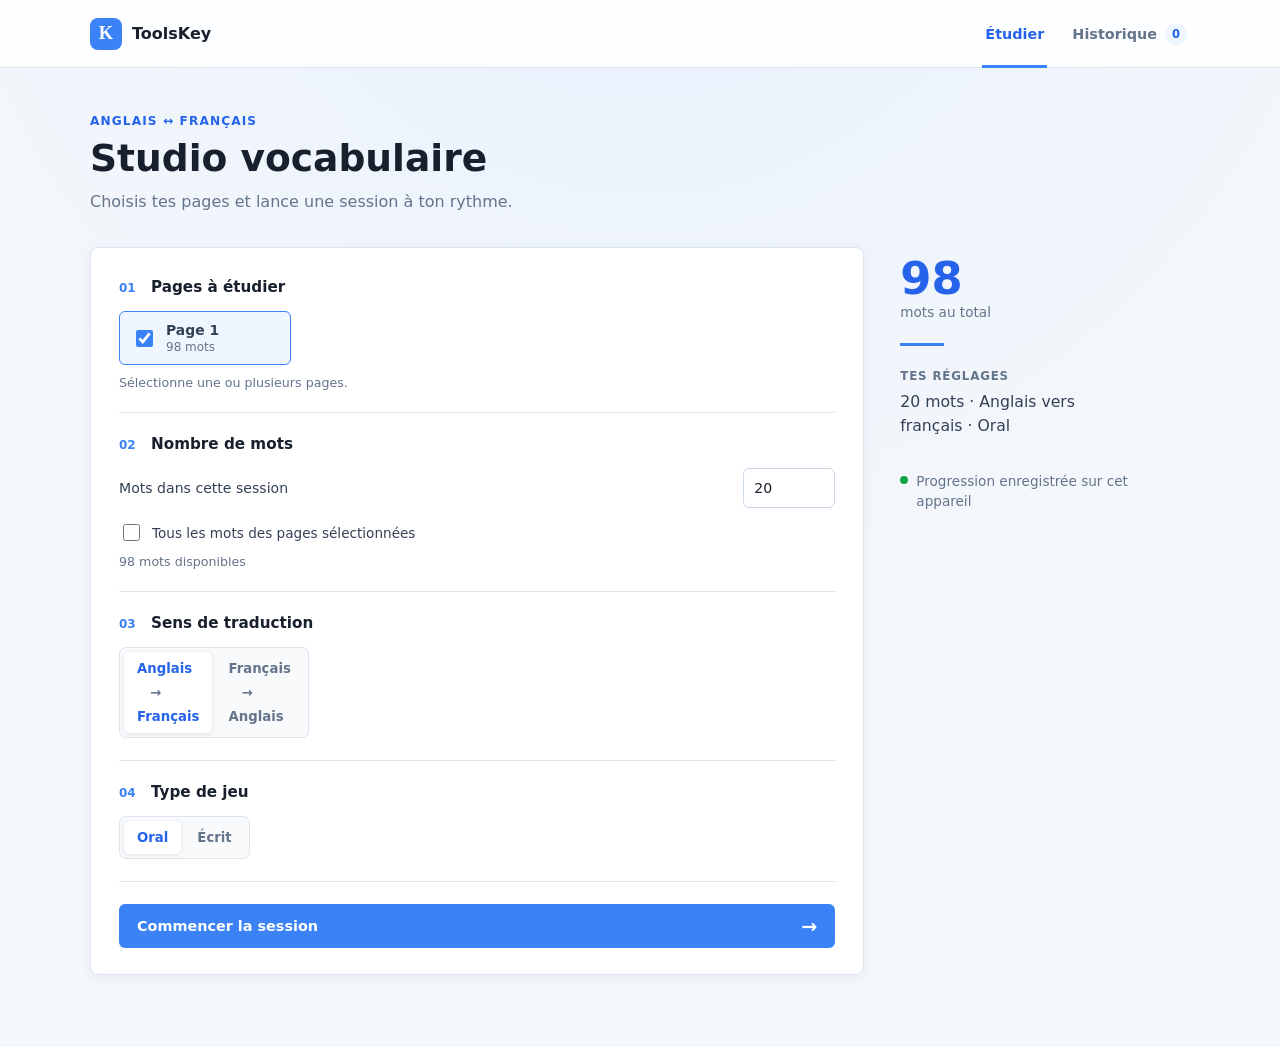
==== toolsKey/index.html @ 8220992f "Initial commit" ====
<!DOCTYPE html>
<html lang="fr">
<head>
  <meta charset="UTF-8" />
  <meta name="viewport" content="width=device-width, initial-scale=1.0" />
  <meta name="theme-color" content="#f4f7fb" />
  <title>ToolsKey · Studio vocabulaire</title>
  <link rel="stylesheet" href="../src/design-system.css" />
  <link rel="stylesheet" href="app.css" />
</head>
<body class="toolskey-app">
  <header class="site-header">
    <a class="brand" href="../index.html" aria-label="Retour au catalogue des applications">
      <span class="brand-mark" aria-hidden="true">K</span>
      <span>ToolsKey</span>
    </a>
    <nav class="main-nav" aria-label="Navigation principale">
      <button class="nav-button is-active" id="nav-study" type="button" aria-current="page">Étudier</button>
      <button class="nav-button" id="nav-history" type="button">Historique <span class="history-count" id="history-count">0</span></button>
    </nav>
  </header>

  <main class="app-container">
    <section class="screen" id="setup-screen">
      <header class="page-heading">
        <p class="eyebrow">Anglais <span aria-hidden="true">↔</span> Français</p>
        <h1>Studio vocabulaire</h1>
        <p class="lede">Choisis tes pages et lance une session à ton rythme.</p>
      </header>

      <div class="setup-layout">
        <form class="setup-panel" id="setup-form">
          <fieldset class="setup-block">
            <legend><span class="step-number">01</span> Pages à étudier</legend>
            <div class="page-list" id="page-list" aria-live="polite">
              <span class="loading-copy">Chargement des pages…</span>
            </div>
            <p class="field-note" id="page-selection-note">Sélectionne une ou plusieurs pages.</p>
          </fieldset>

          <fieldset class="setup-block">
            <legend><span class="step-number">02</span> Nombre de mots</legend>
            <div class="word-count-row">
              <label for="word-count">Mots dans cette session</label>
              <input id="word-count" name="word-count" type="number" min="1" value="20" inputmode="numeric" />
            </div>
            <label class="check-row" for="all-words">
              <input id="all-words" name="all-words" type="checkbox" />
              <span>Tous les mots des pages sélectionnées</span>
            </label>
            <p class="field-note" id="available-count">— mots disponibles</p>
          </fieldset>

          <fieldset class="setup-block">
            <legend><span class="step-number">03</span> Sens de traduction</legend>
            <div class="segmented-control">
              <label><input type="radio" name="direction" value="en-fr" checked /><span>Anglais <span aria-hidden="true">→</span> Français</span></label>
              <label><input type="radio" name="direction" value="fr-en" /><span>Français <span aria-hidden="true">→</span> Anglais</span></label>
            </div>
          </fieldset>

          <fieldset class="setup-block">
            <legend><span class="step-number">04</span> Type de jeu</legend>
            <div class="segmented-control mode-control">
              <label><input type="radio" name="mode" value="oral" checked /><span>Oral</span></label>
              <label><input type="radio" name="mode" value="written" /><span>Écrit</span></label>
            </div>
          </fieldset>

          <p class="form-error" id="setup-error" role="alert" hidden></p>
          <button class="primary-button start-button" id="start-button" type="submit" disabled>
            <span>Commencer la session</span><span aria-hidden="true">→</span>
          </button>
        </form>

        <aside class="session-aside" aria-label="Résumé des pages disponibles">
          <div class="word-total"><strong id="total-words">—</strong><span>mots au total</span></div>
          <div class="aside-rule"></div>
          <p class="aside-label">Tes réglages</p>
          <p class="aside-summary" id="session-summary">20 mots · Anglais vers français · Oral</p>
          <p class="privacy-note"><span class="privacy-dot" aria-hidden="true"></span> Progression enregistrée sur cet appareil</p>
        </aside>
      </div>
    </section>

    <section class="screen history-screen" id="history-screen" hidden>
      <header class="page-heading history-heading">
        <p class="eyebrow">Tes révisions</p>
        <h1>Historique</h1>
        <p class="lede">Chaque session garde ses réglages et les mots à retravailler.</p>
      </header>
      <div class="history-toolbar">
        <p id="history-summary">Aucune session pour le moment.</p>
        <button class="text-button" id="clear-history" type="button" hidden>Effacer l’historique</button>
      </div>
      <div class="history-list" id="history-list"></div>
    </section>

    <section class="screen study-screen" id="study-screen" hidden>
      <header class="study-toolbar">
        <button class="text-button back-button" id="exit-study" type="button"><span aria-hidden="true">←</span> Quitter la session</button>
        <div class="progress-wrap">
          <div class="progress-label"><span id="progress-text">Carte 1 sur 1</span><span id="progress-percent">0%</span></div>
          <div class="progress-track"><span class="progress-value" id="progress-value"></span></div>
        </div>
        <span class="mode-tag" id="mode-tag">Oral</span>
      </header>

      <div class="study-stage" id="study-stage">
        <article class="study-card" aria-labelledby="prompt-word">
          <div class="study-card-top">
            <span class="language-tag" id="prompt-language">Anglais</span>
            <span class="page-tag" id="prompt-page">Page 1</span>
          </div>
          <p class="prompt-label">Comment dit-on…</p>
          <span class="word-type" id="prompt-type" hidden></span>
          <h2 class="prompt-word" id="prompt-word"></h2>

          <form class="answer-form" id="answer-form" hidden>
            <label class="visually-hidden" for="answer-input">Ta traduction</label>
            <input id="answer-input" type="text" autocomplete="off" autocapitalize="off" spellcheck="false" placeholder="Écris ta réponse…" />
            <button class="primary-button" type="submit">Vérifier</button>
          </form>

          <p class="answer-feedback" id="answer-feedback" role="status" aria-live="polite" hidden></p>

          <div class="answer-reveal" id="answer-reveal" hidden>
            <span class="answer-label" id="answer-language">Français</span>
            <span class="word-type answer-type" id="answer-type" hidden></span>
            <p class="answer-word" id="answer-word"></p>
            <div class="example-context" id="example-context" hidden>
              <span class="example-label">Exemple</span>
              <p class="example-text" id="example-text"></p>
            </div>
          </div>

          <button class="reveal-button" id="reveal-answer" type="button">Afficher la réponse</button>
        </article>

        <section class="rating-section" id="rating-section" aria-label="Évaluer cette réponse" hidden>
          <p class="rating-prompt" id="rating-prompt">Comment as-tu trouvé ce mot ?</p>
          <div class="rating-buttons">
            <button class="rating-button rating-again" type="button" data-rating="again"><strong>Again</strong><span>2 reprises</span></button>
            <button class="rating-button rating-good" type="button" data-rating="good"><strong>Good</strong><span>1 reprise</span></button>
            <button class="rating-button rating-easy" type="button" data-rating="easy"><strong>Easy</strong><span>Passer</span></button>
          </div>
        </section>
      </div>

      <section class="completion-panel" id="completion-panel" hidden>
        <p class="eyebrow">Session terminée</p>
        <h2 id="completion-title">Bien joué.</h2>
        <p class="completion-summary" id="completion-summary"></p>
        <div class="completion-errors" id="completion-errors" hidden>
          <h3>À revoir</h3>
          <ul id="completion-error-list"></ul>
        </div>
        <div class="completion-actions">
          <button class="primary-button" id="replay-completed" type="button">Rejouer ces mots</button>
          <button class="secondary-button" id="new-session" type="button">Nouvelle session</button>
        </div>
      </section>
    </section>

    <p class="load-error" id="load-error" role="alert" hidden></p>
  </main>

  <script src="app.js" defer></script>
</body>
</html>
---- src/design-system.css ----
:root {
  --bg: #f4f7fb;
  --card: #ffffff;
  --text: #19202d;
  --muted: #64748b;
  --primary: #3b82f6;
  --primary-strong: #2563eb;
  --primary-soft: #eff6ff;
  --success: #16a34a;
  --success-soft: #ecfdf5;
  --danger: #dc2626;
  --danger-soft: #fef2f2;
  --border: #dbe4ef;
  --english: #3b82f6;
  --english-soft: #eff6ff;
  --math: #16a34a;
  --math-soft: #ecfdf5;
  --spanish: #ea580c;
  --spanish-soft: #fff7ed;
}

* {
  box-sizing: border-box;
}

body {
  font-family: Inter, system-ui, -apple-system, BlinkMacSystemFont, "Segoe UI", sans-serif;
  color: var(--text);
}

body.app-home {
  min-height: 100vh;
  margin: 0;
  padding: 20px;
  background: radial-gradient(circle at top, #e8f1ff 0%, var(--bg) 60%);
}

body.app-home.portal-home {
  background: radial-gradient(circle at top, #ffffff 0%, var(--bg) 70%);
}

.app-home .container {
  width: min(800px, 100%);
  margin: 0 auto;
}

.app-home .hero {
  margin: 0 auto 48px;
  padding: 40px 20px;
  text-align: center;
}

.app-home h1 {
  margin: 0 0 16px;
  color: var(--primary);
  font-size: 2.5rem;
  line-height: 1.15;
}

body.app-home.portal-home h1 {
  color: var(--text);
}

.app-home .hero p {
  max-width: 500px;
  margin: 0 auto;
  color: #475569;
  font-size: 1.1rem;
  line-height: 1.6;
}

.app-home .options {
  display: grid;
  grid-template-columns: repeat(auto-fit, minmax(min(100%, 280px), 1fr));
  gap: 24px;
  margin-bottom: 40px;
}

.app-home .option-card {
  display: block;
  padding: 28px 24px;
  border: 2px solid var(--border);
  border-radius: 20px;
  background: var(--card);
  box-shadow: 0 4px 12px rgba(32, 40, 56, 0.08);
  color: var(--text);
  text-decoration: none;
  transition: border-color 0.2s ease, box-shadow 0.2s ease, transform 0.2s ease;
}

.app-home .option-card[data-subject="english"] {
  --subject-color: var(--english);
  --subject-soft: var(--english-soft);
}

.app-home .option-card[data-subject="math"] {
  --subject-color: var(--math);
  --subject-soft: var(--math-soft);
}

.app-home .option-card[data-subject="spanish"] {
  --subject-color: var(--spanish);
  --subject-soft: var(--spanish-soft);
}

.app-home .option-card:hover {
  transform: translateY(-4px);
  border-color: var(--subject-color, var(--primary));
  box-shadow: 0 12px 32px color-mix(in srgb, var(--subject-color, var(--primary)) 16%, transparent);
}

.app-home .option-card:focus-visible {
  outline: 3px solid var(--subject-color, var(--primary));
  outline-offset: 3px;
}

.app-home .option-icon {
  margin-bottom: 14px;
  font-size: 2.5rem;
}

.app-home .subject-badge {
  display: inline-block;
  margin-bottom: 12px;
  padding: 5px 10px;
  border-radius: 6px;
  background: var(--subject-soft, #f1f5f9);
  color: var(--subject-color, #475569);
  font-size: 0.75rem;
  font-weight: 700;
  line-height: 1.2;
  text-transform: uppercase;
}

.app-home .option-card h2 {
  margin: 0 0 12px;
  color: var(--subject-color, var(--primary));
  font-size: 1.5rem;
  line-height: 1.25;
}

.app-home .option-card p {
  margin: 0;
  color: var(--muted);
  font-size: 0.95rem;
  line-height: 1.6;
}

.app-home .scores-section {
  margin-top: 40px;
  padding: 28px 24px;
  border: 1px solid var(--border);
  border-radius: 16px;
  background: var(--card);
  box-shadow: 0 4px 12px rgba(32, 40, 56, 0.08);
}

.app-home .scores-section h2 {
  margin: 0 0 24px;
  color: var(--primary);
  font-size: 1.5rem;
}

.app-home .scores-table-container {
  overflow-x: auto;
  margin-bottom: 20px;
}

.app-home .scores-table {
  width: 100%;
  border-collapse: collapse;
  font-size: 0.95rem;
}

.app-home .scores-table thead {
  background: var(--primary-soft);
}

.app-home .scores-table th {
  padding: 12px 16px;
  border-bottom: 2px solid var(--border);
  color: var(--primary-strong);
  font-weight: 600;
  text-align: left;
}

.app-home .scores-table td {
  padding: 12px 16px;
  border-bottom: 1px solid var(--border);
}

.app-home .scores-table tbody tr:hover {
  background: #f9fafc;
}

.app-home .scores-table strong {
  color: var(--primary-strong);
}

.app-home .replay-link {
  display: inline-block;
  padding: 6px 12px;
  border-radius: 6px;
  background: var(--primary);
  color: white;
  font-size: 0.85rem;
  text-decoration: none;
  transition: background 0.15s ease;
}

.app-home .replay-link:hover {
  background: var(--primary-strong);
}

.app-home #clear-history-btn {
  padding: 10px 16px;
  border: 0;
  border-radius: 8px;
  background: #ef4444;
  color: white;
  cursor: pointer;
  font-size: 0.95rem;
}

.app-home #clear-history-btn:hover {
  background: var(--danger);
}

@media (max-width: 600px) {
  .app-home .hero {
    margin-bottom: 32px;
    padding: 24px 8px;
  }

  .app-home h1 {
    font-size: 2rem;
  }

  .app-home .options {
    grid-template-columns: 1fr;
  }

  .app-home .scores-section {
    padding: 20px 16px;
  }

  .app-home .scores-table {
    font-size: 0.85rem;
  }

  .app-home .scores-table th,
  .app-home .scores-table td {
    padding: 8px 10px;
  }
}
---- toolsKey/app.css ----
:root {
  --toolskey-line: #cbd8e7;
  --toolskey-soft: #f8fafc;
  --toolskey-ink-soft: #334155;
  --toolskey-blue-dark: #1d4ed8;
  --toolskey-blue-pale: #e8f1ff;
}

body.toolskey-app [hidden] {
  display: none !important;
}

body.toolskey-app {
  min-height: 100vh;
  margin: 0;
  background: radial-gradient(circle at 50% -20%, #e8f1ff 0, var(--bg) 58%);
}

.site-header {
  display: flex;
  min-height: 68px;
  align-items: center;
  justify-content: space-between;
  gap: 20px;
  padding: 0 max(24px, calc((100vw - 1100px) / 2));
  border-bottom: 1px solid var(--border);
  background: rgb(255 255 255 / 90%);
}

.brand {
  display: inline-flex;
  align-items: center;
  gap: 10px;
  color: var(--text);
  font-size: 1rem;
  font-weight: 750;
  text-decoration: none;
}

.brand-mark {
  display: grid;
  width: 32px;
  height: 32px;
  place-items: center;
  border-radius: 8px;
  background: var(--primary);
  color: white;
  font-family: Georgia, "Times New Roman", serif;
  font-size: 1.15rem;
}

.main-nav {
  display: flex;
  align-self: stretch;
  gap: 22px;
}

.nav-button {
  position: relative;
  display: inline-flex;
  align-items: center;
  gap: 8px;
  padding: 0 3px;
  border: 0;
  background: transparent;
  color: var(--muted);
  cursor: pointer;
  font: inherit;
  font-size: 0.9rem;
  font-weight: 650;
}

.nav-button:hover,
.nav-button.is-active {
  color: var(--primary-strong);
}

.nav-button.is-active::after {
  position: absolute;
  right: 0;
  bottom: -1px;
  left: 0;
  height: 3px;
  background: var(--primary);
  content: "";
}

.history-count {
  display: grid;
  min-width: 22px;
  height: 22px;
  place-items: center;
  padding: 0 5px;
  border-radius: 11px;
  background: var(--primary-soft);
  color: var(--primary-strong);
  font-size: 0.72rem;
  font-weight: 700;
}

.app-container {
  width: min(1100px, calc(100% - 48px));
  margin: 0 auto;
  padding: 46px 0 72px;
}

.page-heading {
  margin: 0 0 32px;
}

.eyebrow {
  margin: 0 0 9px;
  color: var(--primary-strong);
  font-size: 0.76rem;
  font-weight: 750;
  letter-spacing: 0.09em;
  text-transform: uppercase;
}

.page-heading h1 {
  margin: 0;
  color: var(--text);
  font-size: 2.35rem;
  font-weight: 750;
  line-height: 1.15;
}

.lede {
  margin: 10px 0 0;
  color: var(--muted);
  font-size: 1rem;
  line-height: 1.55;
}

.setup-layout {
  display: grid;
  grid-template-columns: minmax(0, 1.45fr) minmax(220px, 0.55fr);
  gap: 32px;
  align-items: start;
}

.setup-panel {
  padding: 8px 28px 26px;
  border: 1px solid var(--border);
  border-radius: 8px;
  background: var(--card);
  box-shadow: 0 4px 14px rgb(32 40 56 / 5%);
}

.setup-block {
  min-width: 0;
  margin: 0;
  padding: 22px 0;
  border: 0;
  border-bottom: 1px solid var(--border);
}

.setup-block legend {
  float: left;
  width: 100%;
  margin-bottom: 15px;
  padding: 0;
  color: var(--text);
  font-size: 0.95rem;
  font-weight: 700;
}

.setup-block legend + * {
  clear: both;
}

.step-number {
  margin-right: 10px;
  color: var(--primary);
  font-size: 0.75rem;
  font-variant-numeric: tabular-nums;
}

.page-list {
  display: grid;
  grid-template-columns: repeat(auto-fill, minmax(145px, 1fr));
  gap: 9px;
}

.page-choice {
  display: flex;
  min-height: 48px;
  align-items: center;
  gap: 10px;
  padding: 10px 12px;
  border: 1px solid var(--toolskey-line);
  border-radius: 6px;
  background: white;
  cursor: pointer;
  transition: border-color 150ms ease, background 150ms ease;
}

.page-choice:has(input:checked) {
  border-color: var(--primary);
  background: var(--primary-soft);
}

.page-choice input,
.check-row input {
  width: 17px;
  height: 17px;
  flex: 0 0 auto;
  accent-color: var(--primary);
}

.page-choice-copy {
  display: grid;
  gap: 2px;
}

.page-choice-copy strong {
  color: var(--toolskey-ink-soft);
  font-size: 0.87rem;
}

.page-choice-copy small {
  color: var(--muted);
  font-size: 0.75rem;
}

.loading-copy {
  color: var(--muted);
  font-size: 0.87rem;
}

.field-note {
  margin: 10px 0 0;
  color: var(--muted);
  font-size: 0.79rem;
}

.word-count-row {
  display: flex;
  align-items: center;
  justify-content: space-between;
  gap: 16px;
  color: var(--toolskey-ink-soft);
  font-size: 0.88rem;
}

.word-count-row input {
  width: 92px;
  height: 40px;
  padding: 0 10px;
  border: 1px solid var(--toolskey-line);
  border-radius: 6px;
  background: white;
  color: var(--text);
  font: inherit;
  font-variant-numeric: tabular-nums;
}

.word-count-row input:focus,
.answer-form input:focus {
  border-color: var(--primary);
  outline: 3px solid rgb(59 130 246 / 16%);
}

.check-row {
  display: flex;
  align-items: center;
  gap: 9px;
  margin-top: 13px;
  color: var(--toolskey-ink-soft);
  cursor: pointer;
  font-size: 0.85rem;
}

.segmented-control {
  display: inline-flex;
  max-width: 100%;
  gap: 3px;
  padding: 4px;
  border: 1px solid var(--border);
  border-radius: 7px;
  background: var(--toolskey-soft);
}

.segmented-control label {
  position: relative;
  cursor: pointer;
}

.segmented-control input {
  position: absolute;
  width: 1px;
  height: 1px;
  opacity: 0;
}

.segmented-control label span {
  display: block;
  padding: 9px 13px;
  border-radius: 5px;
  color: var(--muted);
  font-size: 0.83rem;
  font-weight: 650;
  white-space: nowrap;
}

.segmented-control input:checked + span {
  background: white;
  box-shadow: 0 1px 4px rgb(32 40 56 / 12%);
  color: var(--primary-strong);
}

.segmented-control input:focus-visible + span {
  outline: 2px solid var(--primary);
  outline-offset: 2px;
}

.primary-button,
.secondary-button {
  display: inline-flex;
  min-height: 44px;
  align-items: center;
  justify-content: center;
  gap: 12px;
  padding: 0 17px;
  border: 0;
  border-radius: 6px;
  cursor: pointer;
  font: inherit;
  font-size: 0.9rem;
  font-weight: 700;
  transition: background 150ms ease, transform 150ms ease;
}

.primary-button {
  background: var(--primary);
  color: white;
}

.primary-button:hover:not(:disabled) {
  background: var(--primary-strong);
}

.primary-button:active:not(:disabled) {
  transform: translateY(1px);
}

.primary-button:disabled {
  cursor: not-allowed;
  opacity: 0.55;
}

.secondary-button {
  border: 1px solid var(--border);
  background: white;
  color: var(--toolskey-ink-soft);
}

.secondary-button:hover {
  background: var(--toolskey-soft);
}

.start-button {
  width: 100%;
  justify-content: space-between;
  margin-top: 22px;
  padding: 0 18px;
}

.start-button span:last-child {
  font-size: 1.2rem;
}

.session-aside {
  padding: 10px 4px;
}

.word-total {
  display: grid;
  gap: 2px;
}

.word-total strong {
  color: var(--primary-strong);
  font-size: 2.8rem;
  font-weight: 750;
  letter-spacing: 0;
  line-height: 1;
}

.word-total span,
.aside-label,
.privacy-note {
  color: var(--muted);
  font-size: 0.85rem;
}

.aside-rule {
  width: 44px;
  height: 3px;
  margin: 23px 0;
  background: var(--primary);
}

.aside-label {
  margin: 0 0 7px;
  font-size: 0.74rem;
  font-weight: 750;
  letter-spacing: 0.07em;
  text-transform: uppercase;
}

.aside-summary {
  max-width: 240px;
  margin: 0;
  color: var(--toolskey-ink-soft);
  font-size: 0.98rem;
  line-height: 1.55;
}

.privacy-note {
  display: flex;
  align-items: flex-start;
  gap: 8px;
  margin: 34px 0 0;
  line-height: 1.45;
}

.privacy-dot {
  width: 8px;
  height: 8px;
  flex: 0 0 auto;
  margin-top: 4px;
  border-radius: 50%;
  background: var(--success);
}

.form-error,
.load-error {
  margin: 16px 0 0;
  color: var(--danger);
  font-size: 0.88rem;
}

.history-screen {
  max-width: 880px;
  margin: 0 auto;
}

.history-heading {
  margin-bottom: 22px;
}

.history-toolbar {
  display: flex;
  align-items: center;
  justify-content: space-between;
  gap: 16px;
  padding: 14px 0;
  border-top: 1px solid var(--border);
  border-bottom: 1px solid var(--border);
}

.history-toolbar p {
  margin: 0;
  color: var(--muted);
  font-size: 0.85rem;
}

.text-button {
  padding: 8px 0;
  border: 0;
  background: transparent;
  color: var(--primary-strong);
  cursor: pointer;
  font: inherit;
  font-size: 0.85rem;
  font-weight: 650;
}

.text-button:hover {
  text-decoration: underline;
  text-underline-offset: 3px;
}

.history-list {
  display: grid;
  gap: 10px;
  padding-top: 16px;
}

.history-entry {
  display: grid;
  grid-template-columns: minmax(0, 1fr) auto;
  gap: 10px 18px;
  padding: 17px 18px;
  border: 1px solid var(--border);
  border-radius: 8px;
  background: var(--card);
}

.history-entry h2 {
  margin: 0;
  color: var(--text);
  font-size: 0.98rem;
  font-weight: 700;
}

.history-entry time,
.history-meta,
.history-errors {
  color: var(--muted);
  font-size: 0.79rem;
  line-height: 1.5;
}

.history-entry time {
  grid-column: 1;
  margin-top: 4px;
}

.history-meta {
  grid-column: 1;
  margin: 0;
}

.history-errors {
  grid-column: 1 / -1;
  margin: 0;
  padding-top: 9px;
  border-top: 1px solid var(--toolskey-soft);
}

.history-replay {
  grid-column: 2;
  grid-row: 1 / span 2;
  align-self: center;
  min-height: 36px;
  padding: 0 12px;
  border: 1px solid var(--primary);
  border-radius: 6px;
  background: white;
  color: var(--primary-strong);
  cursor: pointer;
  font: inherit;
  font-size: 0.8rem;
  font-weight: 700;
}

.history-replay:hover {
  background: var(--primary-soft);
}

.empty-history {
  padding: 38px 16px;
  color: var(--muted);
  text-align: center;
}

.study-toolbar {
  display: grid;
  grid-template-columns: 1fr minmax(180px, 360px) 1fr;
  align-items: center;
  gap: 20px;
  margin-bottom: 42px;
}

.back-button {
  justify-self: start;
}

.back-button span {
  font-size: 1.15rem;
}

.progress-wrap {
  width: 100%;
}

.progress-label {
  display: flex;
  justify-content: space-between;
  margin-bottom: 8px;
  color: var(--muted);
  font-size: 0.77rem;
  font-variant-numeric: tabular-nums;
}

.progress-track {
  height: 6px;
  overflow: hidden;
  border-radius: 4px;
  background: #dfe8f2;
}

.progress-value {
  display: block;
  width: 0;
  height: 100%;
  border-radius: inherit;
  background: var(--primary);
  transition: width 180ms ease;
}

.mode-tag {
  justify-self: end;
  padding: 6px 10px;
  border-radius: 5px;
  background: var(--primary-soft);
  color: var(--primary-strong);
  font-size: 0.75rem;
  font-weight: 700;
  text-transform: capitalize;
}

.study-stage {
  width: min(620px, 100%);
  margin: 0 auto;
}

.study-card {
  min-height: 310px;
  padding: 25px 30px 30px;
  border: 1px solid var(--border);
  border-top: 3px solid var(--primary);
  border-radius: 8px;
  background: var(--card);
  box-shadow: 0 8px 30px rgb(32 40 56 / 7%);
  text-align: center;
}

.study-card-top {
  display: flex;
  align-items: center;
  justify-content: space-between;
  gap: 10px;
}

.language-tag,
.page-tag {
  color: var(--muted);
  font-size: 0.75rem;
  font-weight: 650;
}

.language-tag {
  color: var(--primary-strong);
  text-transform: uppercase;
}

.prompt-label {
  margin: 48px 0 9px;
  color: var(--muted);
  font-size: 0.88rem;
}

.prompt-word {
  margin: 0 auto;
  overflow-wrap: anywhere;
  color: var(--text);
  font-size: 2rem;
  font-weight: 700;
  line-height: 1.3;
}

.word-type {
  display: inline-block;
  margin-top: 8px;
  padding: 4px 8px;
  border-radius: 4px;
  background: var(--primary-soft);
  color: var(--primary-strong);
  font-size: 0.72rem;
  font-weight: 700;
}

.answer-type {
  margin-top: 8px;
}

.answer-form {
  display: flex;
  max-width: 450px;
  gap: 8px;
  margin: 28px auto 0;
}

.answer-form input {
  min-width: 0;
  min-height: 44px;
  flex: 1;
  padding: 0 13px;
  border: 1px solid var(--toolskey-line);
  border-radius: 6px;
  color: var(--text);
  font: inherit;
}

.answer-form .primary-button {
  flex: 0 0 auto;
}

.answer-feedback {
  margin: 15px 0 0;
  font-size: 0.87rem;
  font-weight: 650;
}

.answer-feedback.is-correct {
  color: var(--success);
}

.answer-feedback.is-incorrect {
  color: var(--danger);
}

.answer-reveal {
  margin: 22px auto 0;
  padding: 16px 0 0;
  border-top: 1px solid var(--border);
}

.answer-label {
  color: var(--muted);
  font-size: 0.74rem;
  font-weight: 650;
  text-transform: uppercase;
}

.answer-word {
  margin: 5px 0 0;
  overflow-wrap: anywhere;
  color: var(--primary-strong);
  font-size: 1.45rem;
  font-weight: 700;
  line-height: 1.35;
}

.example-context {
  max-width: 490px;
  margin: 18px auto 0;
  padding: 12px 14px;
  border-left: 3px solid var(--primary);
  border-radius: 0 6px 6px 0;
  background: var(--primary-soft);
  text-align: left;
}

.example-label {
  display: block;
  margin-bottom: 5px;
  color: var(--primary-strong);
  font-size: 0.7rem;
  font-weight: 750;
  text-transform: uppercase;
}

.example-text {
  max-width: 490px;
  margin: 0;
  color: var(--toolskey-ink-soft);
  font-size: 0.86rem;
  line-height: 1.55;
}

.reveal-button {
  min-height: 42px;
  margin-top: 30px;
  padding: 0 16px;
  border: 1px solid var(--primary);
  border-radius: 6px;
  background: white;
  color: var(--primary-strong);
  cursor: pointer;
  font: inherit;
  font-size: 0.87rem;
  font-weight: 700;
}

.reveal-button:hover {
  background: var(--primary-soft);
}

.rating-section {
  margin-top: 22px;
  text-align: center;
}

.rating-prompt {
  margin: 0 0 11px;
  color: var(--muted);
  font-size: 0.8rem;
}

.rating-buttons {
  display: grid;
  grid-template-columns: repeat(3, 1fr);
  gap: 10px;
}

.rating-button {
  display: grid;
  min-height: 58px;
  align-content: center;
  gap: 3px;
  border: 1px solid var(--border);
  border-radius: 6px;
  background: white;
  cursor: pointer;
  font: inherit;
  transition: border-color 150ms ease, background 150ms ease;
}

.rating-button strong {
  font-size: 0.87rem;
}

.rating-button span {
  color: var(--muted);
  font-size: 0.7rem;
}

.rating-again strong {
  color: #b45309;
}

.rating-good strong {
  color: var(--primary-strong);
}

.rating-easy strong {
  color: var(--success);
}

.rating-again:hover {
  border-color: #f59e0b;
  background: #fffbeb;
}

.rating-good:hover {
  border-color: var(--primary);
  background: var(--primary-soft);
}

.rating-easy:hover {
  border-color: var(--success);
  background: var(--success-soft);
}

.completion-panel {
  width: min(620px, 100%);
  margin: 50px auto 0;
  padding: 30px;
  border: 1px solid var(--border);
  border-radius: 8px;
  background: white;
  box-shadow: 0 8px 30px rgb(32 40 56 / 7%);
}

.completion-panel h2 {
  margin: 0;
  color: var(--text);
  font-size: 1.8rem;
}

.completion-summary {
  margin: 9px 0 0;
  color: var(--muted);
  line-height: 1.5;
}

.completion-errors {
  margin-top: 25px;
  padding-top: 18px;
  border-top: 1px solid var(--border);
}

.completion-errors h3 {
  margin: 0 0 10px;
  font-size: 0.9rem;
}

.completion-errors ul {
  display: grid;
  gap: 7px;
  margin: 0;
  padding-left: 20px;
  color: var(--muted);
  font-size: 0.83rem;
  line-height: 1.4;
}

.completion-actions {
  display: flex;
  flex-wrap: wrap;
  gap: 10px;
  margin-top: 25px;
}

.visually-hidden {
  position: absolute;
  width: 1px;
  height: 1px;
  overflow: hidden;
  clip: rect(0, 0, 0, 0);
  white-space: nowrap;
  clip-path: inset(50%);
}

button:focus-visible,
a:focus-visible {
  outline: 3px solid var(--primary);
  outline-offset: 3px;
}

@media (max-width: 760px) {
  .app-container {
    width: min(100% - 32px, 620px);
    padding-top: 32px;
  }

  .setup-layout {
    grid-template-columns: 1fr;
    gap: 22px;
  }

  .session-aside {
    display: grid;
    grid-template-columns: auto minmax(0, 1fr);
    gap: 4px 20px;
    align-items: center;
    padding: 4px;
  }

  .word-total {
    grid-row: span 2;
  }

  .word-total strong {
    font-size: 2rem;
  }

  .aside-rule {
    display: none;
  }

  .aside-label {
    align-self: end;
    margin: 0;
  }

  .aside-summary {
    align-self: start;
    font-size: 0.86rem;
  }

  .privacy-note {
    grid-column: 1 / -1;
    margin: 12px 0 0;
  }
}

@media (max-width: 520px) {
  .site-header {
    min-height: 60px;
    padding: 0 16px;
  }

  .main-nav {
    gap: 15px;
  }

  .nav-button {
    font-size: 0.81rem;
  }

  .page-heading h1 {
    font-size: 1.9rem;
  }

  .setup-panel {
    padding: 4px 17px 20px;
  }

  .setup-block {
    padding: 19px 0;
  }

  .page-list {
    grid-template-columns: 1fr;
  }

  .segmented-control {
    display: grid;
    width: 100%;
    grid-template-columns: 1fr;
  }

  .segmented-control label span {
    text-align: center;
  }

  .study-toolbar {
    grid-template-columns: 1fr auto;
    gap: 13px;
    margin-bottom: 26px;
  }

  .progress-wrap {
    grid-column: 1 / -1;
    grid-row: 1;
  }

  .back-button {
    grid-column: 1;
    grid-row: 2;
  }

  .mode-tag {
    grid-column: 2;
    grid-row: 2;
  }

  .study-card {
    min-height: 290px;
    padding: 20px 18px 23px;
  }

  .prompt-label {
    margin-top: 39px;
  }

  .prompt-word {
    font-size: 1.65rem;
  }

  .answer-form {
    flex-direction: column;
  }

  .rating-buttons {
    gap: 6px;
  }

  .rating-button {
    min-height: 55px;
  }

  .completion-panel {
    margin-top: 28px;
    padding: 23px 19px;
  }

  .completion-actions > * {
    width: 100%;
  }

  .history-entry {
    padding: 14px;
  }

  .history-replay {
    padding: 0 9px;
    font-size: 0.74rem;
  }
}

@media (prefers-reduced-motion: reduce) {
  *, *::before, *::after {
    scroll-behavior: auto !important;
    transition-duration: 0.01ms !important;
  }
}
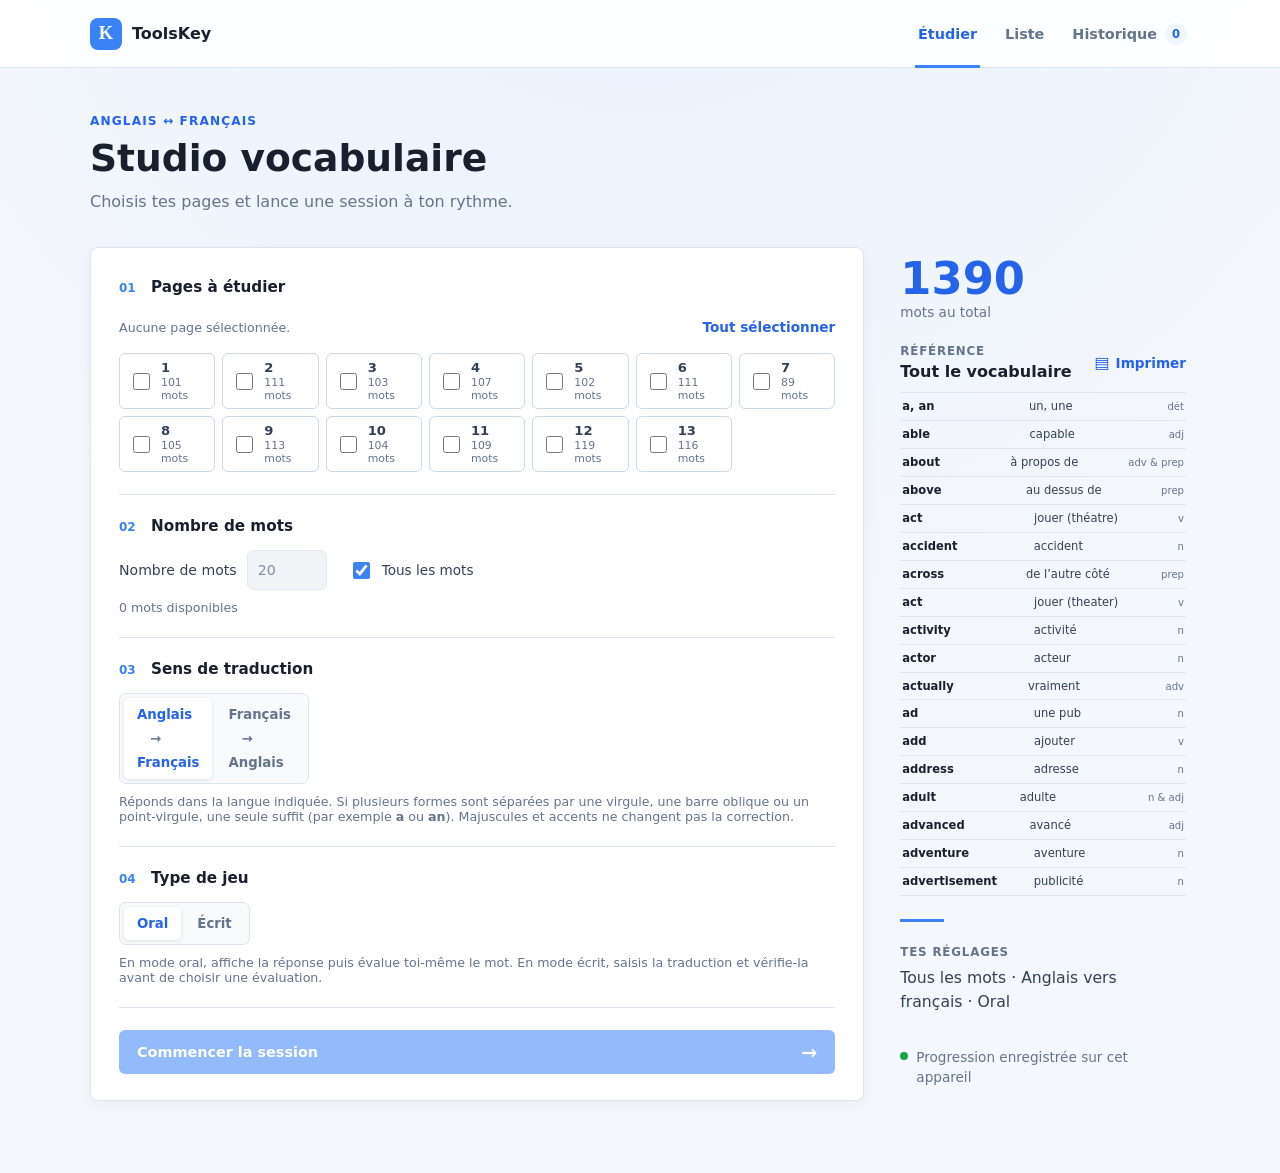
==== commit 4454494b: "Ajout de toutes les pages + liste des mots à imprimer, correction sur les verbes et exemple" ====
--- a/toolsKey/index.html
+++ b/toolsKey/index.html
@@ -6,7 +6,7 @@
   <meta name="theme-color" content="#f4f7fb" />
   <title>ToolsKey · Studio vocabulaire</title>
   <link rel="stylesheet" href="../src/design-system.css" />
-  <link rel="stylesheet" href="app.css" />
+  <link rel="stylesheet" href="app.css?v=20261002-6" />
 </head>
 <body class="toolskey-app">
   <header class="site-header">
@@ -16,6 +16,7 @@
     </a>
     <nav class="main-nav" aria-label="Navigation principale">
       <button class="nav-button is-active" id="nav-study" type="button" aria-current="page">Étudier</button>
+      <button class="nav-button" id="nav-list" type="button">Liste</button>
       <button class="nav-button" id="nav-history" type="button">Historique <span class="history-count" id="history-count">0</span></button>
     </nav>
   </header>
@@ -32,22 +33,27 @@
         <form class="setup-panel" id="setup-form">
           <fieldset class="setup-block">
             <legend><span class="step-number">01</span> Pages à étudier</legend>
+            <div class="page-selection-toolbar">
+              <p class="field-note" id="page-selection-note">Aucune page sélectionnée.</p>
+              <button class="text-button page-toggle" id="toggle-pages" type="button">Tout sélectionner</button>
+            </div>
             <div class="page-list" id="page-list" aria-live="polite">
               <span class="loading-copy">Chargement des pages…</span>
             </div>
-            <p class="field-note" id="page-selection-note">Sélectionne une ou plusieurs pages.</p>
           </fieldset>
 
           <fieldset class="setup-block">
             <legend><span class="step-number">02</span> Nombre de mots</legend>
-            <div class="word-count-row">
-              <label for="word-count">Mots dans cette session</label>
-              <input id="word-count" name="word-count" type="number" min="1" value="20" inputmode="numeric" />
-            </div>
-            <label class="check-row" for="all-words">
-              <input id="all-words" name="all-words" type="checkbox" />
-              <span>Tous les mots des pages sélectionnées</span>
-            </label>
+            <div class="word-count-controls">
+              <label class="word-count-row" for="word-count">
+                <span>Nombre de mots</span>
+                <input id="word-count" name="word-count" type="number" min="1" value="20" inputmode="numeric" disabled />
+              </label>
+              <label class="check-row" for="all-words">
+                <input id="all-words" name="all-words" type="checkbox" checked />
+                <span>Tous les mots</span>
+              </label>
+            </div>
             <p class="field-note" id="available-count">— mots disponibles</p>
           </fieldset>
 
@@ -57,6 +63,7 @@
               <label><input type="radio" name="direction" value="en-fr" checked /><span>Anglais <span aria-hidden="true">→</span> Français</span></label>
               <label><input type="radio" name="direction" value="fr-en" /><span>Français <span aria-hidden="true">→</span> Anglais</span></label>
             </div>
+            <p class="field-note help-note">Réponds dans la langue indiquée. Si plusieurs formes sont séparées par une virgule, une barre oblique ou un point-virgule, une seule suffit (par exemple <strong>a</strong> ou <strong>an</strong>). Majuscules et accents ne changent pas la correction.</p>
           </fieldset>
 
           <fieldset class="setup-block">
@@ -65,6 +72,7 @@
               <label><input type="radio" name="mode" value="oral" checked /><span>Oral</span></label>
               <label><input type="radio" name="mode" value="written" /><span>Écrit</span></label>
             </div>
+            <p class="field-note help-note">En mode oral, affiche la réponse puis évalue toi-même le mot. En mode écrit, saisis la traduction et vérifie-la avant de choisir une évaluation.</p>
           </fieldset>
 
           <p class="form-error" id="setup-error" role="alert" hidden></p>
@@ -73,13 +81,62 @@
           </button>
         </form>
 
-        <aside class="session-aside" aria-label="Résumé des pages disponibles">
+        <aside class="session-aside" aria-label="Vocabulaire et résumé">
           <div class="word-total"><strong id="total-words">—</strong><span>mots au total</span></div>
-          <div class="aside-rule"></div>
-          <p class="aside-label">Tes réglages</p>
-          <p class="aside-summary" id="session-summary">20 mots · Anglais vers français · Oral</p>
-          <p class="privacy-note"><span class="privacy-dot" aria-hidden="true"></span> Progression enregistrée sur cet appareil</p>
+          <section class="vocabulary-print-view" id="vocabulary-print-view" aria-labelledby="vocabulary-title">
+            <header class="vocabulary-toolbar">
+              <div>
+                <p class="aside-label">Référence</p>
+                <h2 id="vocabulary-title">Tout le vocabulaire</h2>
+              </div>
+              <button class="text-button print-button" id="print-vocabulary" type="button" aria-label="Imprimer tout le vocabulaire" title="Imprimer tout le vocabulaire">
+                <span aria-hidden="true">▤</span> Imprimer
+              </button>
+            </header>
+            <ol class="vocabulary-list" id="vocabulary-list" aria-live="polite">
+              <li class="loading-copy">Chargement du vocabulaire…</li>
+            </ol>
+          </section>
+          <div class="session-summary-block">
+            <div class="aside-rule"></div>
+            <p class="aside-label">Tes réglages</p>
+            <p class="aside-summary" id="session-summary">20 mots · Anglais vers français · Oral</p>
+            <p class="privacy-note"><span class="privacy-dot" aria-hidden="true"></span> Progression enregistrée sur cet appareil</p>
+          </div>
         </aside>
+      </div>
+    </section>
+
+    <section class="screen vocabulary-screen" id="vocabulary-screen" hidden>
+      <header class="page-heading">
+        <p class="eyebrow">Anglais <span aria-hidden="true">↔</span> Français</p>
+        <h1>Liste de vocabulaire</h1>
+        <p class="lede">Recherche les mots et consulte ou imprime une page à la fois.</p>
+      </header>
+
+      <div class="directory-toolbar">
+        <label class="directory-search" for="directory-search">
+          <span>Rechercher</span>
+          <input id="directory-search" type="search" placeholder="Mot, traduction, type…" autocomplete="off" />
+        </label>
+        <label class="directory-page-select" for="directory-page">
+          <span>Page</span>
+          <select id="directory-page">
+            <option value="all">Toutes les pages</option>
+          </select>
+        </label>
+        <button class="secondary-button directory-print-button" id="print-directory" type="button">
+          <span aria-hidden="true">▤</span> Imprimer
+        </button>
+      </div>
+
+      <div class="directory-print-content">
+        <header class="directory-print-heading">
+          <h2 id="directory-print-title">Tout le vocabulaire</h2>
+          <p id="directory-summary" aria-live="polite">Chargement…</p>
+        </header>
+        <ol class="vocabulary-directory" id="vocabulary-directory" aria-live="polite"></ol>
+        <p class="directory-empty" id="directory-empty" hidden>Aucun mot ne correspond à cette recherche.</p>
       </div>
     </section>
 
@@ -144,6 +201,7 @@
             <button class="rating-button rating-good" type="button" data-rating="good"><strong>Good</strong><span>1 reprise</span></button>
             <button class="rating-button rating-easy" type="button" data-rating="easy"><strong>Easy</strong><span>Passer</span></button>
           </div>
+          <p class="field-note rating-help">Again : mot difficile, revu deux fois. Good : une reprise. Easy : maîtrisé, sans autre reprise. Raccourcis clavier : <kbd>←</kbd> Again, <kbd>↓</kbd> Good, <kbd>→</kbd> Easy. À la fin, « À revoir » regroupe les Again et les réponses écrites incorrectes; « Rejouer ces mots » relance toute la session.</p>
         </section>
       </div>
 
@@ -165,6 +223,6 @@
     <p class="load-error" id="load-error" role="alert" hidden></p>
   </main>
 
-  <script src="app.js" defer></script>
+  <script src="app.js?v=20261002-4" defer></script>
 </body>
 </html>
--- a/toolsKey/app.css
+++ b/toolsKey/app.css
@@ -178,16 +178,28 @@
 
 .page-list {
   display: grid;
-  grid-template-columns: repeat(auto-fill, minmax(145px, 1fr));
-  gap: 9px;
+  grid-template-columns: repeat(auto-fill, minmax(92px, 1fr));
+  gap: 7px;
+}
+
+.page-selection-toolbar {
+  display: flex;
+  align-items: center;
+  justify-content: space-between;
+  gap: 12px;
+  margin-bottom: 10px;
+}
+
+.page-selection-toolbar .field-note {
+  margin: 0;
 }
 
 .page-choice {
   display: flex;
-  min-height: 48px;
+  min-height: 38px;
   align-items: center;
-  gap: 10px;
-  padding: 10px 12px;
+  gap: 8px;
+  padding: 6px 9px;
   border: 1px solid var(--toolskey-line);
   border-radius: 6px;
   background: white;
@@ -210,17 +222,18 @@
 
 .page-choice-copy {
   display: grid;
-  gap: 2px;
+  grid-template-columns: minmax(0, 1fr);
+  gap: 1px;
 }
 
 .page-choice-copy strong {
   color: var(--toolskey-ink-soft);
-  font-size: 0.87rem;
+  font-size: 0.82rem;
 }
 
 .page-choice-copy small {
   color: var(--muted);
-  font-size: 0.75rem;
+  font-size: 0.68rem;
 }
 
 .loading-copy {
@@ -232,19 +245,27 @@
   margin: 10px 0 0;
   color: var(--muted);
   font-size: 0.79rem;
+}
+
+.word-count-controls {
+  display: flex;
+  align-items: center;
+  flex-wrap: wrap;
+  gap: 10px 22px;
 }
 
 .word-count-row {
   display: flex;
   align-items: center;
-  justify-content: space-between;
-  gap: 16px;
+  justify-content: flex-start;
+  gap: 10px;
   color: var(--toolskey-ink-soft);
   font-size: 0.88rem;
+  white-space: nowrap;
 }
 
 .word-count-row input {
-  width: 92px;
+  width: 80px;
   height: 40px;
   padding: 0 10px;
   border: 1px solid var(--toolskey-line);
@@ -261,14 +282,23 @@
   outline: 3px solid rgb(59 130 246 / 16%);
 }
 
+.word-count-row input:disabled {
+  border-color: var(--border);
+  background: #eef2f6;
+  color: var(--muted);
+  cursor: not-allowed;
+  opacity: 0.8;
+}
+
 .check-row {
   display: flex;
   align-items: center;
   gap: 9px;
-  margin-top: 13px;
+  margin-top: 0;
   color: var(--toolskey-ink-soft);
   cursor: pointer;
   font-size: 0.85rem;
+  white-space: nowrap;
 }
 
 .segmented-control {
@@ -371,6 +401,7 @@
 }
 
 .session-aside {
+  min-width: 0;
   padding: 10px 4px;
 }
 
@@ -423,6 +454,206 @@
   gap: 8px;
   margin: 34px 0 0;
   line-height: 1.45;
+}
+
+.vocabulary-print-view {
+  margin-top: 24px;
+}
+
+.vocabulary-toolbar {
+  display: flex;
+  align-items: center;
+  justify-content: space-between;
+  gap: 8px;
+  margin-bottom: 10px;
+}
+
+.vocabulary-toolbar .aside-label {
+  margin-bottom: 4px;
+}
+
+.vocabulary-toolbar h2 {
+  margin: 0;
+  color: var(--text);
+  font-size: 1rem;
+  line-height: 1.25;
+}
+
+.print-button {
+  display: inline-flex;
+  align-items: center;
+  gap: 6px;
+  flex: 0 0 auto;
+  padding: 7px 0 7px 6px;
+}
+
+.print-button span {
+  font-size: 1rem;
+}
+
+.vocabulary-list {
+  max-height: min(56vh, 610px);
+  overflow: auto;
+  margin: 0;
+  padding: 0;
+  border-top: 1px solid var(--border);
+  list-style: none;
+  scrollbar-color: #b7c6d8 transparent;
+  scrollbar-width: thin;
+}
+
+.vocabulary-entry {
+  display: grid;
+  grid-template-columns: minmax(0, 1fr) minmax(0, 1.1fr) auto;
+  gap: 3px 8px;
+  align-items: baseline;
+  padding: 6px 2px;
+  border-bottom: 1px solid var(--border);
+  font-size: 0.72rem;
+  line-height: 1.3;
+  overflow-wrap: anywhere;
+}
+
+.vocabulary-english {
+  color: var(--text);
+  font-weight: 700;
+}
+
+.vocabulary-french {
+  color: var(--toolskey-ink-soft);
+}
+
+.vocabulary-type {
+  color: var(--muted);
+  font-size: 0.63rem;
+  white-space: nowrap;
+}
+
+.vocabulary-example {
+  grid-column: 1 / -1;
+  color: var(--muted);
+  font-size: 0.75rem;
+  font-style: italic;
+  line-height: 1.35;
+}
+
+.session-summary-block {
+  margin-top: 22px;
+}
+
+.vocabulary-screen {
+  max-width: 1080px;
+}
+
+.directory-toolbar {
+  display: grid;
+  grid-template-columns: minmax(220px, 1fr) minmax(180px, 0.55fr) auto;
+  gap: 14px;
+  align-items: end;
+  margin-bottom: 18px;
+  padding: 16px;
+  border: 1px solid var(--border);
+  border-radius: 8px;
+  background: white;
+}
+
+.directory-search,
+.directory-page-select {
+  display: grid;
+  gap: 6px;
+  color: var(--toolskey-ink-soft);
+  font-size: 0.78rem;
+  font-weight: 700;
+}
+
+.directory-search input,
+.directory-page-select select {
+  width: 100%;
+  min-width: 0;
+  height: 40px;
+  padding: 0 11px;
+  border: 1px solid var(--toolskey-line);
+  border-radius: 6px;
+  background: white;
+  color: var(--text);
+  font: inherit;
+  font-size: 0.88rem;
+}
+
+.directory-search input:focus-visible,
+.directory-page-select select:focus-visible {
+  outline: 2px solid var(--primary);
+  outline-offset: 2px;
+}
+
+.directory-print-button {
+  display: inline-flex;
+  min-height: 40px;
+  align-items: center;
+  justify-content: center;
+  gap: 7px;
+  padding: 0 14px;
+  border-radius: 6px;
+  cursor: pointer;
+  font: inherit;
+  font-size: 0.85rem;
+  font-weight: 650;
+  white-space: nowrap;
+}
+
+.directory-print-button:disabled {
+  cursor: not-allowed;
+  opacity: 0.45;
+}
+
+.directory-print-content {
+  padding: 16px;
+  border: 1px solid var(--border);
+  border-radius: 8px;
+  background: #fff;
+}
+
+.directory-print-heading {
+  display: flex;
+  align-items: baseline;
+  justify-content: space-between;
+  gap: 16px;
+  margin: 0 0 10px;
+}
+
+.directory-print-heading h2 {
+  margin: 0;
+  color: var(--text);
+  font-size: 1.1rem;
+}
+
+.directory-print-heading p {
+  margin: 0;
+  color: var(--muted);
+  font-size: 0.82rem;
+}
+
+.vocabulary-directory {
+  display: grid;
+  grid-template-columns: repeat(2, minmax(0, 1fr));
+  gap: 0 24px;
+  margin: 0;
+  padding: 0;
+  border-top: 1px solid var(--border);
+  background: #fff;
+  list-style: none;
+}
+
+.vocabulary-directory .vocabulary-entry {
+  min-width: 0;
+  padding: 9px 4px;
+  font-size: 0.84rem;
+}
+
+.directory-empty {
+  margin: 24px 0;
+  color: var(--muted);
+  text-align: center;
 }
 
 .privacy-dot {
@@ -924,15 +1155,8 @@
   }
 
   .session-aside {
-    display: grid;
-    grid-template-columns: auto minmax(0, 1fr);
-    gap: 4px 20px;
-    align-items: center;
+    display: block;
     padding: 4px;
-  }
-
-  .word-total {
-    grid-row: span 2;
   }
 
   .word-total strong {
@@ -943,19 +1167,187 @@
     display: none;
   }
 
-  .aside-label {
-    align-self: end;
+  .aside-summary {
+    font-size: 0.86rem;
+  }
+
+  .privacy-note {
+    margin: 12px 0 0;
+  }
+
+  .vocabulary-list {
+    max-height: 50vh;
+  }
+
+  .directory-toolbar {
+    grid-template-columns: minmax(0, 1fr) minmax(0, 0.8fr);
+    gap: 12px;
+    padding: 13px;
+  }
+
+  .directory-search {
+    grid-column: 1 / -1;
+  }
+
+  .directory-print-button {
+    width: 100%;
+  }
+
+  .vocabulary-directory {
+    grid-template-columns: 1fr;
+  }
+
+  .directory-print-content {
+    padding: 12px;
+  }
+}
+
+@media print {
+  body.print-vocabulary-mode {
+    min-height: 0;
+    background: white;
+  }
+
+  .print-vocabulary-mode .site-header,
+  .print-vocabulary-mode #history-screen,
+  .print-vocabulary-mode #vocabulary-screen,
+  .print-vocabulary-mode #study-screen,
+  .print-vocabulary-mode #setup-screen > :not(.setup-layout),
+  .print-vocabulary-mode .setup-layout > :not(.session-aside),
+  .print-vocabulary-mode .session-aside > :not(.vocabulary-print-view),
+  .print-vocabulary-mode .vocabulary-toolbar .aside-label,
+  .print-vocabulary-mode .print-button {
+    display: none !important;
+  }
+
+  .print-vocabulary-mode .app-container,
+  .print-vocabulary-mode #setup-screen,
+  .print-vocabulary-mode .setup-layout,
+  .print-vocabulary-mode .session-aside,
+  .print-vocabulary-mode .vocabulary-print-view {
+    display: block !important;
+    width: 100%;
+    max-width: none;
     margin: 0;
-  }
-
-  .aside-summary {
-    align-self: start;
-    font-size: 0.86rem;
-  }
-
-  .privacy-note {
-    grid-column: 1 / -1;
-    margin: 12px 0 0;
+    padding: 0;
+  }
+
+  .print-vocabulary-mode .vocabulary-toolbar {
+    margin: 0 0 8px;
+  }
+
+  .print-vocabulary-mode .vocabulary-toolbar h2 {
+    font-size: 13pt;
+  }
+
+  .print-vocabulary-mode .vocabulary-list {
+    display: grid;
+    grid-template-columns: 1fr 1fr;
+    gap: 0 14px;
+    max-height: none;
+    overflow: visible;
+    border-top: 1px solid #777;
+  }
+
+  .print-vocabulary-mode .vocabulary-entry {
+    grid-template-columns: minmax(0, 0.85fr) minmax(0, 1.15fr) auto;
+    gap: 2px 5px;
+    padding: 3px 1px;
+    border-bottom: 1px solid #bbb;
+    color: black;
+    font-size: 7.5pt;
+    line-height: 1.15;
+    break-inside: avoid;
+  }
+
+  .print-vocabulary-mode .vocabulary-english,
+  .print-vocabulary-mode .vocabulary-french,
+  .print-vocabulary-mode .vocabulary-type {
+    color: black;
+  }
+
+  .print-directory-mode {
+    min-height: 0;
+    background: white;
+  }
+
+  .print-directory-mode .site-header,
+  .print-directory-mode #setup-screen,
+  .print-directory-mode #history-screen,
+  .print-directory-mode #study-screen,
+  .print-directory-mode #load-error,
+  .print-directory-mode .directory-toolbar,
+  .print-directory-mode .vocabulary-screen > .page-heading .eyebrow,
+  .print-directory-mode .vocabulary-screen > .page-heading .lede {
+    display: none !important;
+  }
+
+  .print-directory-mode .app-container,
+  .print-directory-mode #vocabulary-screen {
+    display: block !important;
+    width: 100%;
+    max-width: none;
+    margin: 0;
+    padding: 0;
+  }
+
+  .print-directory-mode .vocabulary-screen > .page-heading {
+    margin: 0 0 8px;
+  }
+
+  .print-directory-mode .vocabulary-screen > .page-heading h1 {
+    font-size: 13pt;
+  }
+
+  .print-directory-mode .directory-print-heading {
+    margin-bottom: 6px;
+  }
+
+  .print-directory-mode .directory-print-content {
+    padding: 0;
+    border: 0;
+    border-radius: 0;
+  }
+
+  .print-directory-mode .directory-print-heading h2 {
+    font-size: 10pt;
+  }
+
+  .print-directory-mode .directory-print-heading p {
+    font-size: 8pt;
+  }
+
+  .print-directory-mode .vocabulary-directory {
+    grid-template-columns: repeat(3, minmax(0, 1fr));
+    gap: 0 12px;
+    border-top-color: #777;
+  }
+
+  .print-directory-mode .vocabulary-directory .vocabulary-entry {
+    grid-template-columns: minmax(0, 0.9fr) minmax(0, 1.1fr) auto;
+    gap: 2px 4px;
+    padding: 3px 1px;
+    border-bottom: 1px solid #bbb;
+    color: black;
+    font-size: 7.5pt;
+    line-height: 1.15;
+    break-inside: avoid;
+  }
+
+  .print-directory-mode .vocabulary-english,
+  .print-directory-mode .vocabulary-french,
+  .print-directory-mode .vocabulary-type,
+  .print-directory-mode .vocabulary-example {
+    color: black;
+  }
+
+  .print-directory-mode .vocabulary-directory .vocabulary-example {
+    font-size: 6.5pt;
+    line-height: 1.1;
+  }
+
+  @page {
+    margin: 9mm;
   }
 }
 
@@ -977,6 +1369,14 @@
     font-size: 1.9rem;
   }
 
+  .main-nav {
+    gap: 10px;
+  }
+
+  .nav-button {
+    font-size: 0.75rem;
+  }
+
   .setup-panel {
     padding: 4px 17px 20px;
   }
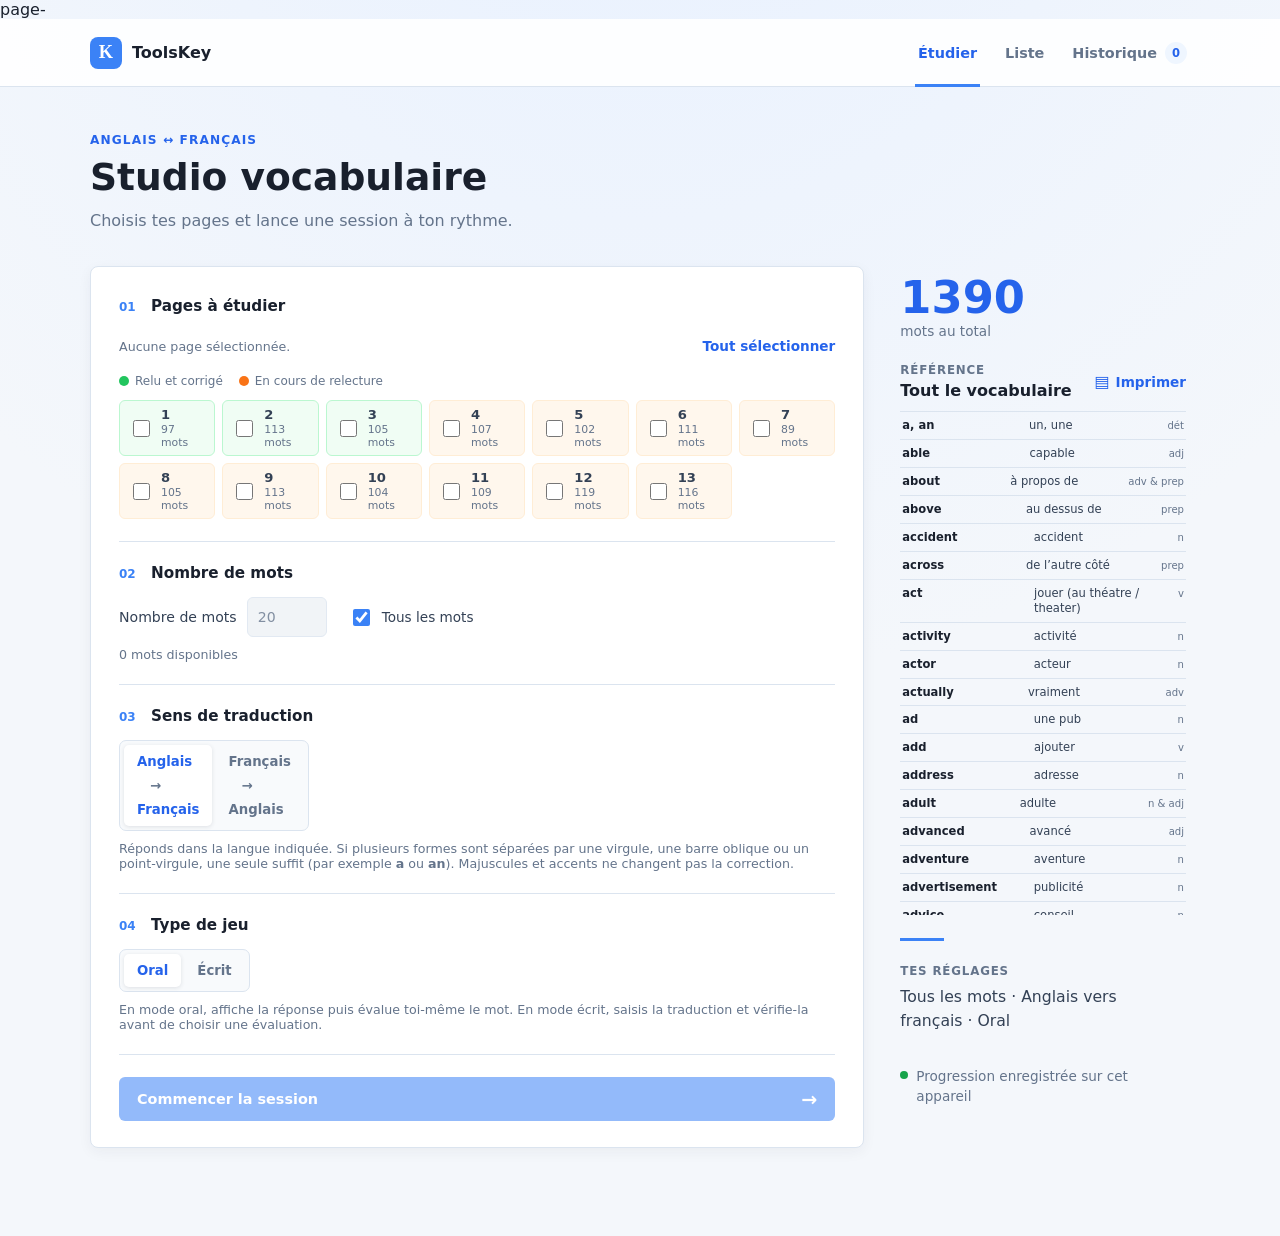
==== commit 98e4639c: "Correction page 1 2 et 3, ajout des badge vert et orange ok/ en cours" ====
--- a/toolsKey/index.html
+++ b/toolsKey/index.html
@@ -1,4 +1,4 @@
-<!DOCTYPE html>
+page-<!DOCTYPE html>
 <html lang="fr">
 <head>
   <meta charset="UTF-8" />
@@ -14,7 +14,7 @@
       <span class="brand-mark" aria-hidden="true">K</span>
       <span>ToolsKey</span>
     </a>
-    <nav class="main-nav" aria-label="Navigation principale">
+        <nav class="main-nav" aria-label="Navigation principale">
       <button class="nav-button is-active" id="nav-study" type="button" aria-current="page">Étudier</button>
       <button class="nav-button" id="nav-list" type="button">Liste</button>
       <button class="nav-button" id="nav-history" type="button">Historique <span class="history-count" id="history-count">0</span></button>
@@ -37,10 +37,15 @@
               <p class="field-note" id="page-selection-note">Aucune page sélectionnée.</p>
               <button class="text-button page-toggle" id="toggle-pages" type="button">Tout sélectionner</button>
             </div>
+            <div class="page-legend">
+              <span class="legend-item"><span class="legend-dot status-verified"></span> Relu et corrigé</span>
+              <span class="legend-item"><span class="legend-dot status-pending"></span> En cours de relecture</span>
+            </div>
             <div class="page-list" id="page-list" aria-live="polite">
               <span class="loading-copy">Chargement des pages…</span>
             </div>
           </fieldset>
+
 
           <fieldset class="setup-block">
             <legend><span class="step-number">02</span> Nombre de mots</legend>
--- a/toolsKey/app.css
+++ b/toolsKey/app.css
@@ -176,6 +176,30 @@
   font-variant-numeric: tabular-nums;
 }
 
+.page-legend {
+  display: flex;
+  gap: 16px;
+  margin: 12px 0;
+  font-size: 0.75rem;
+  color: var(--muted);
+}
+.legend-item {
+  display: flex;
+  align-items: center;
+  gap: 6px;
+}
+.legend-dot {
+  width: 10px;
+  height: 10px;
+  border-radius: 50%;
+}
+.legend-dot.status-verified {
+  background: #22c55e;
+}
+.legend-dot.status-pending {
+  background: #f97316;
+}
+
 .page-list {
   display: grid;
   grid-template-columns: repeat(auto-fill, minmax(92px, 1fr));
@@ -210,6 +234,29 @@
 .page-choice:has(input:checked) {
   border-color: var(--primary);
   background: var(--primary-soft);
+}
+
+.page-choice.is-verified {
+  background-color: #f0fdf4;
+  border-color: #bbf7d0;
+}
+.page-choice.is-verified:hover {
+  border-color: #22c55e;
+}
+.page-choice.is-verified:has(input:checked) {
+  background-color: #dcfce7;
+  border-color: #22c55e;
+}
+.page-choice.is-pending {
+  background-color: #fff7ed;
+  border-color: #ffedd5;
+}
+.page-choice.is-pending:hover {
+  border-color: #f97316;
+}
+.page-choice.is-pending:has(input:checked) {
+  background-color: #ffedd5;
+  border-color: #f97316;
 }
 
 .page-choice input,
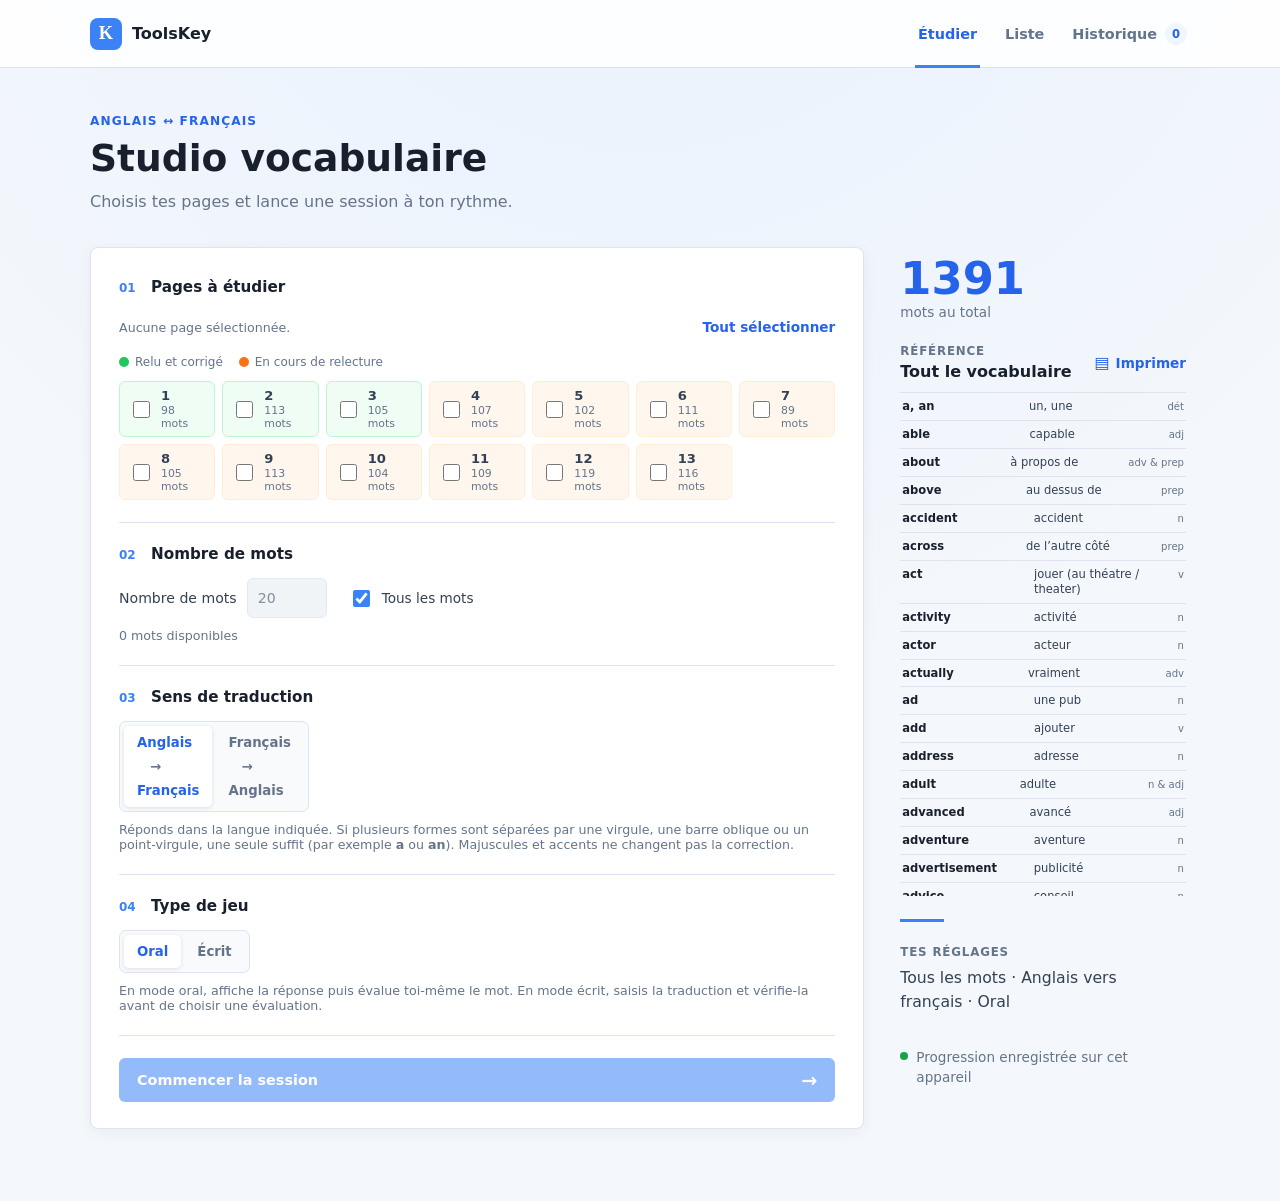
==== commit 1195bdf0: "ajout du mot area + fixe ano index" ====
--- a/toolsKey/index.html
+++ b/toolsKey/index.html
@@ -1,4 +1,4 @@
-page-<!DOCTYPE html>
+<!DOCTYPE html>
 <html lang="fr">
 <head>
   <meta charset="UTF-8" />
